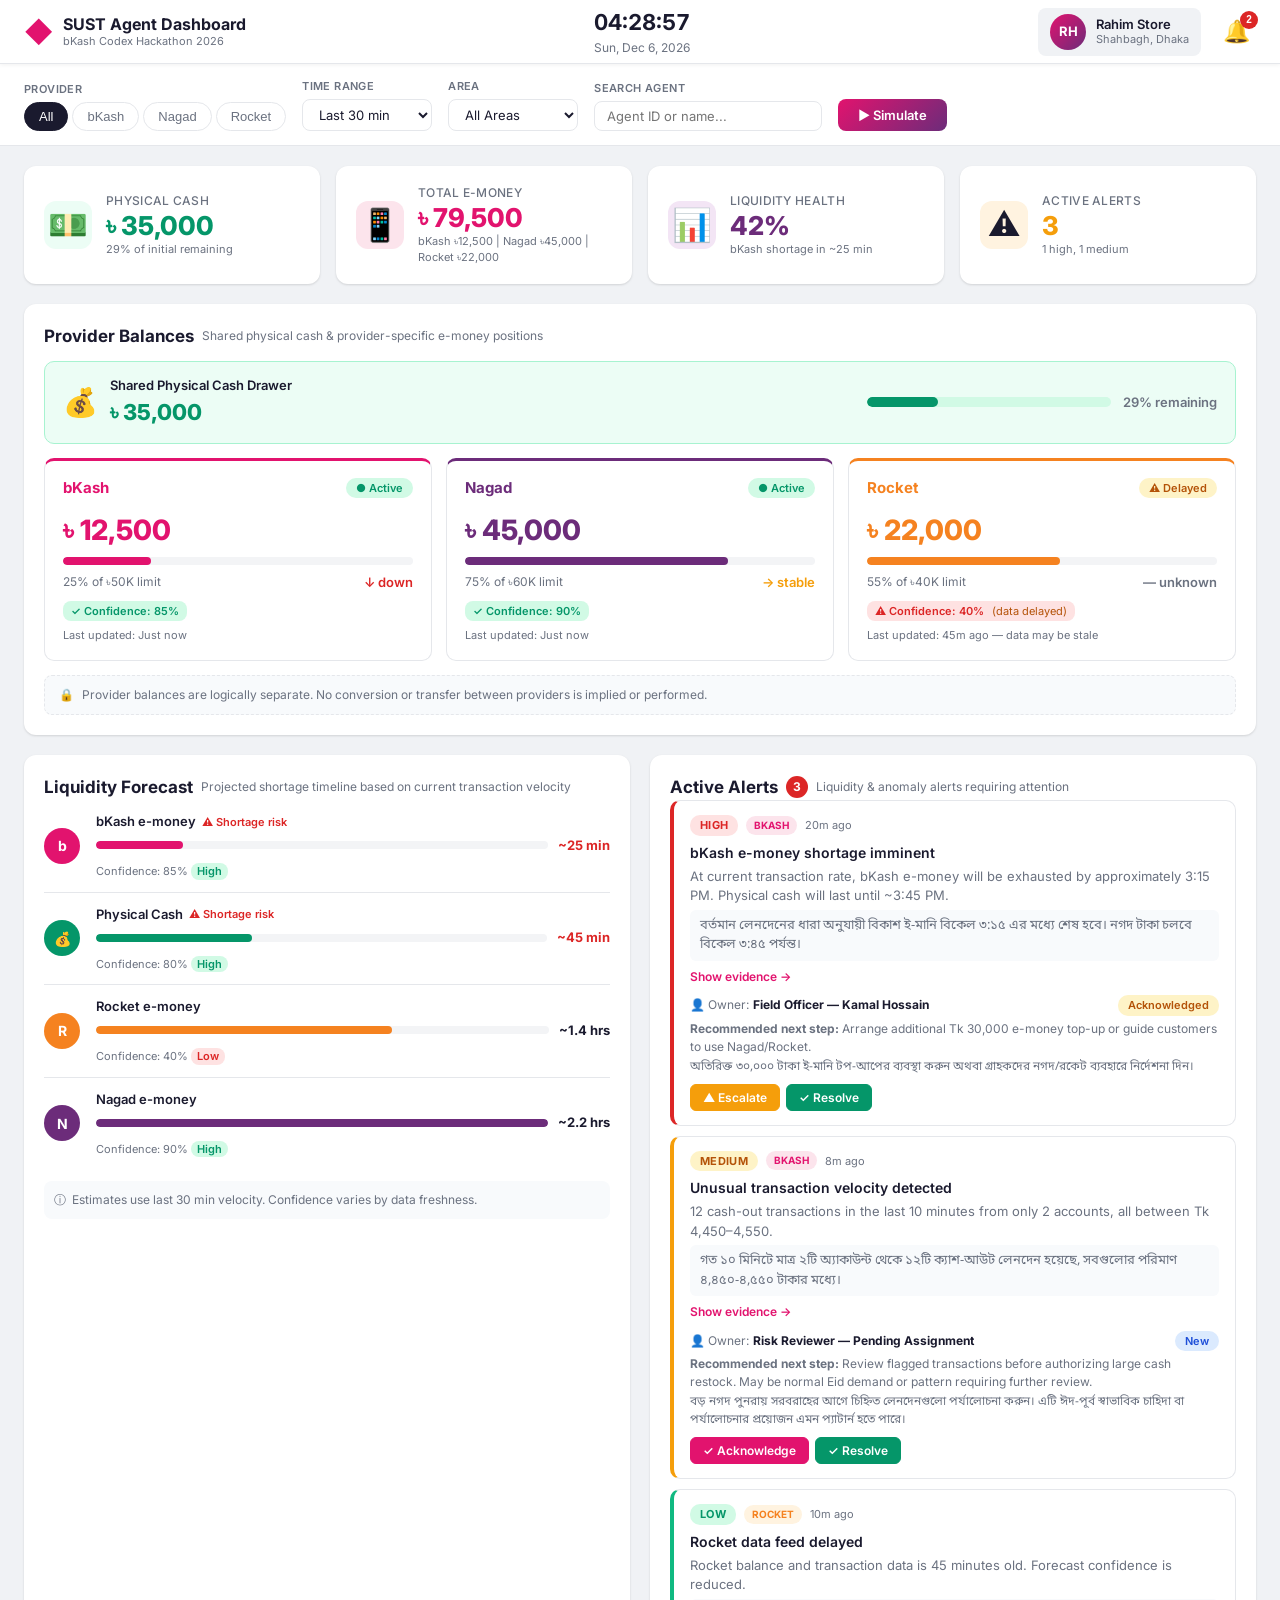
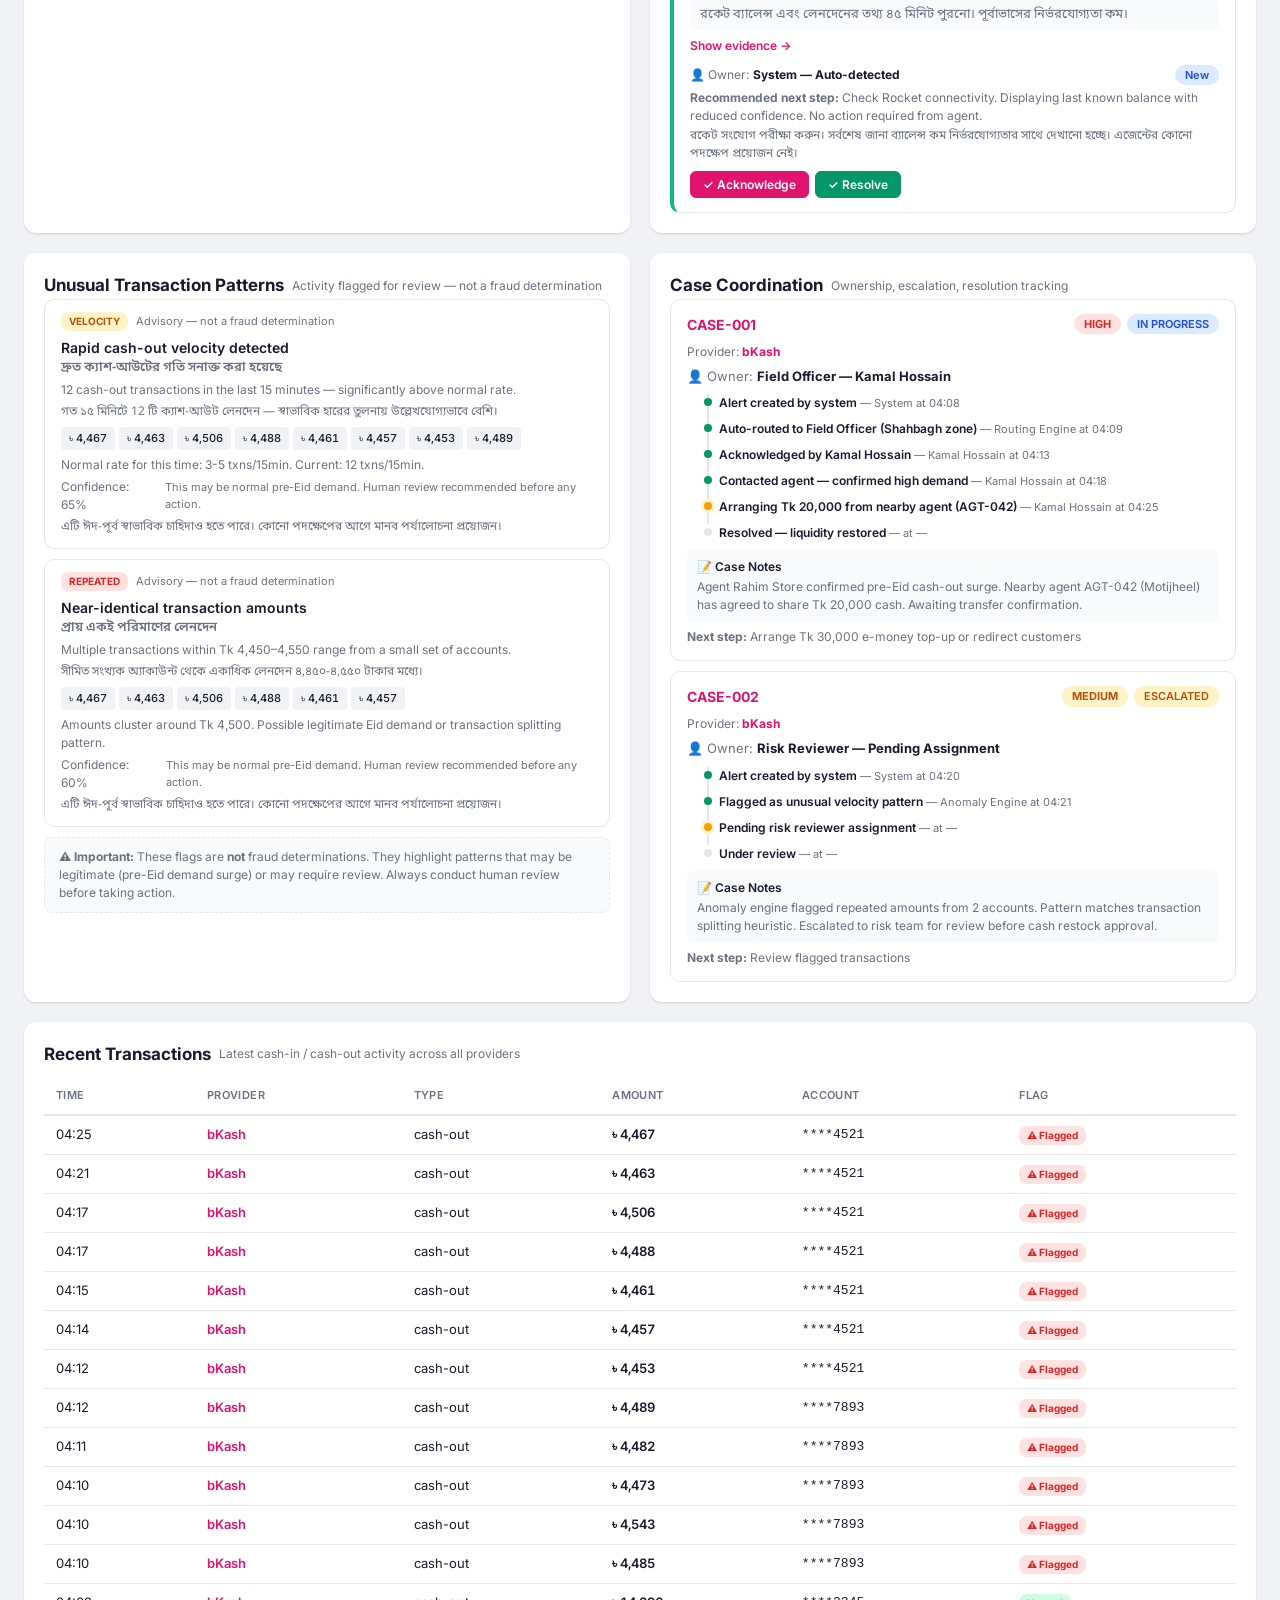
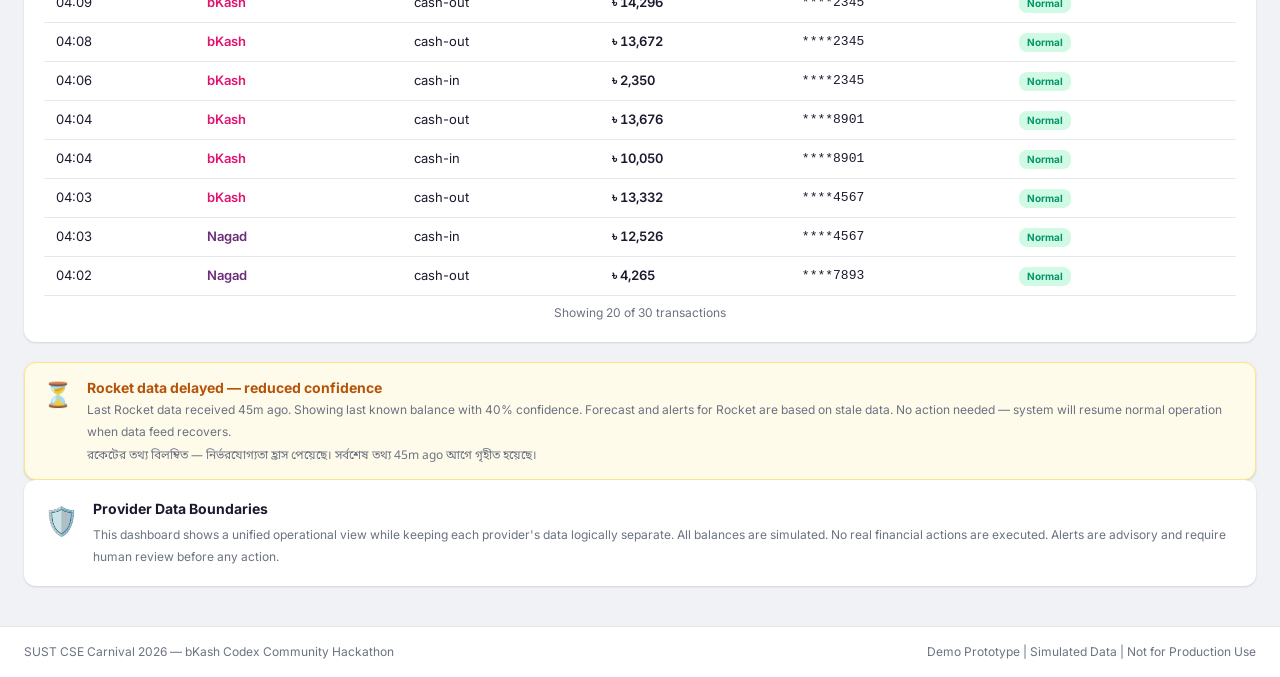
==== frontend/index.html @ 92afa309 "Initial Frontend Dashboard" ====
<!DOCTYPE html>
<html lang="en">
<head>
  <meta charset="UTF-8">
  <meta name="viewport" content="width=device-width, initial-scale=1.0">
  <title>SUST Agent Dashboard — Multi-Provider Liquidity & Operations</title>
  <link rel="preconnect" href="https://fonts.googleapis.com">
  <link href="https://fonts.googleapis.com/css2?family=Inter:wght@400;500;600;700;800&family=Noto+Sans+Bengali:wght@400;500;600;700&display=swap" rel="stylesheet">
  <link rel="stylesheet" href="style.css">
</head>
<body>

<div id="app">

  <!-- ===== HEADER ===== -->
  <header id="topHeader">
    <div class="header-left">
      <div class="logo-area">
        <span class="logo-icon">◆</span>
        <div>
          <span class="logo-title">SUST Agent Dashboard</span>
          <span class="logo-sub">bKash Codex Hackathon 2026</span>
        </div>
      </div>
    </div>
    <div class="header-center">
      <div class="header-clock" id="headerClock">--:--:--</div>
      <div class="header-date" id="headerDate">Loading...</div>
    </div>
    <div class="header-right">
      <div class="agent-badge">
        <span class="agent-avatar">RH</span>
        <div>
          <span class="agent-name">Rahim Store</span>
          <span class="agent-location">Shahbagh, Dhaka</span>
        </div>
      </div>
      <button class="notif-btn" id="notifBtn" title="Notifications">
        <span>🔔</span>
        <span class="notif-badge">2</span>
      </button>
    </div>
  </header>

  <!-- ===== FILTER BAR ===== -->
  <section id="filterBar">
    <div class="filter-group">
      <label>Provider</label>
      <div class="pill-group" id="providerFilter">
        <button class="pill active" data-provider="all">All</button>
        <button class="pill bkash" data-provider="bKash">bKash</button>
        <button class="pill nagad" data-provider="Nagad">Nagad</button>
        <button class="pill rocket" data-provider="Rocket">Rocket</button>
      </div>
    </div>
    <div class="filter-group">
      <label>Time Range</label>
      <select id="timeFilter">
        <option value="15m">Last 15 min</option>
        <option value="30m" selected>Last 30 min</option>
        <option value="1h">Last 1 hour</option>
        <option value="4h">Last 4 hours</option>
      </select>
    </div>
    <div class="filter-group">
      <label>Area</label>
      <select id="areaFilter">
        <option value="all">All Areas</option>
        <option value="Shahbagh">Shahbagh</option>
        <option value="Motijheel">Motijheel</option>
        <option value="Gulshan">Gulshan</option>
        <option value="Uttara">Uttara</option>
      </select>
    </div>
    <div class="filter-group">
      <label>Search Agent</label>
      <input type="text" id="agentSearch" placeholder="Agent ID or name..." />
    </div>
    <div class="filter-group filter-actions">
      <button class="btn-sim" id="simScenarioBtn" title="Run simulation scenario">▶ Simulate</button>
    </div>
  </section>

  <!-- ===== MAIN DASHBOARD ===== -->
  <main id="mainDashboard">

    <!-- KPI Row -->
    <section id="kpiRow">
      <div class="kpi-card cash">
        <div class="kpi-icon">💵</div>
        <div class="kpi-body">
          <span class="kpi-label">Physical Cash</span>
          <span class="kpi-value" id="kpiCash">৳ 0</span>
          <span class="kpi-sub" id="kpiCashSub">-- remaining</span>
        </div>
      </div>
      <div class="kpi-card emoney">
        <div class="kpi-icon">📱</div>
        <div class="kpi-body">
          <span class="kpi-label">Total e-Money</span>
          <span class="kpi-value" id="kpiEmoney">৳ 0</span>
          <span class="kpi-sub" id="kpiEmoneySub">across 3 providers</span>
        </div>
      </div>
      <div class="kpi-card liquidity">
        <div class="kpi-icon">📊</div>
        <div class="kpi-body">
          <span class="kpi-label">Liquidity Health</span>
          <span class="kpi-value" id="kpiHealth">--%</span>
          <span class="kpi-sub" id="kpiHealthSub">-- min until action</span>
        </div>
      </div>
      <div class="kpi-card alerts-kpi">
        <div class="kpi-icon">⚠️</div>
        <div class="kpi-body">
          <span class="kpi-label">Active Alerts</span>
          <span class="kpi-value" id="kpiAlerts">0</span>
          <span class="kpi-sub" id="kpiAlertsSub">0 high, 0 medium</span>
        </div>
      </div>
    </section>

    <!-- Provider Balances + Shared Cash -->
    <section id="balanceSection">
      <div class="section-header">
        <h2>Provider Balances</h2>
        <span class="section-sub">Shared physical cash &amp; provider-specific e-money positions</span>
      </div>

      <div class="shared-cash-card" id="sharedCashCard">
        <div class="shared-cash-left">
          <span class="shared-cash-icon">💰</span>
          <div>
            <span class="shared-cash-label">Shared Physical Cash Drawer</span>
            <span class="shared-cash-amount" id="sharedCashAmount">৳ 0</span>
          </div>
        </div>
        <div class="shared-cash-right">
          <div class="progress-bar-container">
            <div class="progress-bar" id="sharedCashBar"></div>
          </div>
          <span class="shared-cash-pct" id="sharedCashPct">0% remaining</span>
        </div>
      </div>

      <div class="provider-grid" id="providerGrid">
        <!-- rendered by JS -->
      </div>

      <div class="boundary-notice">
        <span>🔒</span>
        <span>Provider balances are logically separate. No conversion or transfer between providers is implied or performed.</span>
      </div>
    </section>

    <!-- Two-column: Forecast + Alerts -->
    <div class="two-col">
      <!-- Liquidity Forecast -->
      <section id="forecastSection">
        <div class="section-header">
          <h2>Liquidity Forecast</h2>
          <span class="section-sub">Projected shortage timeline based on current transaction velocity</span>
        </div>
        <div id="forecastTimeline">
          <!-- rendered by JS -->
        </div>
        <div class="forecast-note">
          <span>ⓘ</span>
          <span>Estimates use last 30 min velocity. Confidence varies by data freshness.</span>
        </div>
      </section>

      <!-- Alerts Panel -->
      <section id="alertsSection">
        <div class="section-header">
          <h2>Active Alerts <span class="badge-count" id="alertCount">0</span></h2>
          <span class="section-sub">Liquidity &amp; anomaly alerts requiring attention</span>
        </div>
        <div id="alertList">
          <!-- rendered by JS -->
        </div>
      </section>
    </div>

    <!-- Two-col: Unusual Activity + Case Coordination -->
    <div class="two-col">
      <!-- Unusual Activity -->
      <section id="anomalySection">
        <div class="section-header">
          <h2>Unusual Transaction Patterns</h2>
          <span class="section-sub">Activity flagged for review — not a fraud determination</span>
        </div>
        <div id="anomalyContent">
          <!-- rendered by JS -->
        </div>
      </section>

      <!-- Case Coordination -->
      <section id="caseSection">
        <div class="section-header">
          <h2>Case Coordination</h2>
          <span class="section-sub">Ownership, escalation, resolution tracking</span>
        </div>
        <div id="caseList">
          <!-- rendered by JS -->
        </div>
      </section>
    </div>

    <!-- Recent Transactions -->
    <section id="txnSection">
      <div class="section-header">
        <h2>Recent Transactions</h2>
        <span class="section-sub">Latest cash-in / cash-out activity across all providers</span>
      </div>
      <div id="txnTable">
        <!-- rendered by JS -->
      </div>
    </section>

    <!-- Data Quality Notice -->
    <section id="dataQualitySection">
      <div class="dq-card">
        <div class="dq-icon">🛡️</div>
        <div class="dq-body">
          <span class="dq-title">Provider Data Boundaries</span>
          <span class="dq-text">This dashboard shows a unified operational view while keeping each provider's data logically separate. All balances are simulated. No real financial actions are executed. Alerts are advisory and require human review before any action.</span>
        </div>
      </div>
    </section>

  </main>

  <!-- ===== FOOTER ===== -->
  <footer id="appFooter">
    <span>SUST CSE Carnival 2026 — bKash Codex Community Hackathon</span>
    <span>Demo Prototype | Simulated Data | Not for Production Use</span>
  </footer>
</div>

<!-- ===== MODAL ===== -->
<div id="modalOverlay" class="hidden">
  <div id="modalContent">
    <button id="modalClose" title="Close">✕</button>
    <div id="modalBody"></div>
  </div>
</div>

<script src="script.js"></script>
</body>
</html>
---- frontend/style.css ----
/* ===== RESET & BASE ===== */
*,*::before,*::after{box-sizing:border-box;margin:0;padding:0}
html{font-size:15px;scroll-behavior:smooth}
body{
  font-family:'Inter',system-ui,-apple-system,sans-serif;
  background:#f0f2f5;color:#1a1a2e;line-height:1.5;
  min-height:100vh;overflow-x:hidden
}
:root{
  --bkash:#E2136E;--bkash-bg:#fce4ec;
  --nagad:#6C2C7A;--nagad-bg:#f3e5f5;
  --rocket:#F58220;--rocket-bg:#fff3e0;
  --cash:#059669;--cash-bg:#ecfdf5;
  --high:#DC2626;--medium:#F59E0B;--low:#10B981;
  --bg:#f0f2f5;--card:#fff;--text:#1a1a2e;--text2:#6b7280;--border:#e5e7eb;
  --radius:12px;--shadow:0 1px 3px rgba(0,0,0,.08),0 1px 2px rgba(0,0,0,.06);
  --shadow-lg:0 10px 25px rgba(0,0,0,.12);
  --font-bn:'Noto Sans Bengali',system-ui,sans-serif;
  --header-h:64px
}

/* ===== HEADER ===== */
#topHeader{
  position:sticky;top:0;z-index:100;
  display:flex;align-items:center;justify-content:space-between;
  height:var(--header-h);padding:0 24px;
  background:#fff;border-bottom:1px solid var(--border);box-shadow:0 1px 4px rgba(0,0,0,.06)
}
.header-left{display:flex;align-items:center;gap:12px}
.logo-area{display:flex;align-items:center;gap:10px}
.logo-icon{font-size:28px;color:#E2136E;font-weight:800}
.logo-title{display:block;font-size:16px;font-weight:700;color:var(--text);line-height:1.2}
.logo-sub{display:block;font-size:11px;color:var(--text2);line-height:1.2}
.header-center{text-align:center}
.header-clock{font-size:22px;font-weight:700;color:var(--text);font-variant-numeric:tabular-nums}
.header-date{font-size:12px;color:var(--text2)}
.header-right{display:flex;align-items:center;gap:16px}
.agent-badge{display:flex;align-items:center;gap:10px;padding:6px 12px;background:var(--bg);border-radius:8px}
.agent-avatar{
  width:36px;height:36px;border-radius:50%;
  background:linear-gradient(135deg,#E2136E,#6C2C7A);
  color:#fff;display:flex;align-items:center;justify-content:center;
  font-weight:700;font-size:13px;flex-shrink:0
}
.agent-name{display:block;font-size:13px;font-weight:600;line-height:1.2}
.agent-location{display:block;font-size:11px;color:var(--text2);line-height:1.2}
.notif-btn{
  position:relative;background:none;border:none;font-size:22px;
  cursor:pointer;padding:6px;border-radius:8px;transition:background .2s
}
.notif-btn:hover{background:var(--bg)}
.notif-badge{
  position:absolute;top:-2px;right:-2px;width:18px;height:18px;
  background:var(--high);color:#fff;font-size:10px;font-weight:700;
  border-radius:50%;display:flex;align-items:center;justify-content:center
}

/* ===== FILTER BAR ===== */
#filterBar{
  display:flex;align-items:end;gap:16px;padding:14px 24px;
  background:#fff;border-bottom:1px solid var(--border);flex-wrap:wrap
}
.filter-group{display:flex;flex-direction:column;gap:4px}
.filter-group label{font-size:11px;font-weight:600;color:var(--text2);text-transform:uppercase;letter-spacing:.4px}
.pill-group{display:flex;gap:4px;flex-wrap:wrap}
.pill{
  padding:6px 14px;border-radius:20px;border:1px solid var(--border);
  background:#fff;font-size:13px;font-weight:500;cursor:pointer;
  transition:all .15s;color:var(--text2)
}
.pill:hover{border-color:#cbd5e1;color:var(--text)}
.pill.active{background:var(--text);color:#fff;border-color:var(--text)}
.pill.bkash.active{background:var(--bkash);border-color:var(--bkash)}
.pill.nagad.active{background:var(--nagad);border-color:var(--nagad)}
.pill.rocket.active{background:var(--rocket);border-color:var(--rocket)}
#filterBar select,#filterBar input{
  padding:6px 12px;border:1px solid var(--border);border-radius:8px;
  font-size:13px;background:#fff;color:var(--text);min-width:130px;
  font-family:inherit;outline:none;transition:border .15s
}
#filterBar select:focus,#filterBar input:focus{border-color:var(--bkash)}
.btn-sim{
  padding:8px 20px;border:none;border-radius:8px;
  background:linear-gradient(135deg,#E2136E,#6C2C7A);
  color:#fff;font-weight:600;font-size:13px;cursor:pointer;
  transition:opacity .15s;font-family:inherit
}
.btn-sim:hover{opacity:.9}

/* ===== MAIN ===== */
#mainDashboard{max-width:1440px;margin:0 auto;padding:20px 24px 40px;display:flex;flex-direction:column;gap:20px}

/* ===== SECTION HEADER ===== */
.section-header{display:flex;align-items:center;gap:8px;flex-wrap:wrap}
.section-header h2{font-size:17px;font-weight:700;display:flex;align-items:center;gap:8px}
.section-sub{font-size:12px;color:var(--text2);font-weight:400}
.badge-count{
  display:inline-flex;align-items:center;justify-content:center;
  min-width:22px;height:22px;padding:0 6px;border-radius:11px;
  background:var(--high);color:#fff;font-size:12px;font-weight:700
}

/* ===== KPI ROW ===== */
#kpiRow{display:grid;grid-template-columns:repeat(4,1fr);gap:16px}
.kpi-card{
  display:flex;align-items:center;gap:14px;padding:18px 20px;
  background:var(--card);border-radius:var(--radius);box-shadow:var(--shadow);
  transition:transform .15s,box-shadow .15s;cursor:default
}
.kpi-card:hover{transform:translateY(-2px);box-shadow:var(--shadow-lg)}
.kpi-icon{font-size:32px;width:48px;height:48px;display:flex;align-items:center;justify-content:center;border-radius:12px;flex-shrink:0}
.kpi-card.cash .kpi-icon{background:var(--cash-bg)}
.kpi-card.emoney .kpi-icon{background:var(--bkash-bg)}
.kpi-card.liquidity .kpi-icon{background:var(--nagad-bg)}
.kpi-card.alerts-kpi .kpi-icon{background:#fff3e0}
.kpi-body{display:flex;flex-direction:column}
.kpi-label{font-size:12px;font-weight:500;color:var(--text2);text-transform:uppercase;letter-spacing:.3px}
.kpi-value{font-size:26px;font-weight:800;line-height:1.2}
.kpi-card.cash .kpi-value{color:var(--cash)}
.kpi-card.emoney .kpi-value{color:var(--bkash)}
.kpi-card.liquidity .kpi-value{color:var(--nagad)}
.kpi-card.alerts-kpi .kpi-value{color:var(--medium)}
.kpi-sub{font-size:11px;color:var(--text2)}

/* ===== PROVIDER BALANCES ===== */
#balanceSection{background:var(--card);border-radius:var(--radius);box-shadow:var(--shadow);padding:20px}
.shared-cash-card{
  display:flex;align-items:center;justify-content:space-between;
  padding:14px 18px;background:var(--cash-bg);border-radius:10px;
  border:1px solid #a7f3d0;margin-top:12px;flex-wrap:wrap;gap:10px
}
.shared-cash-left{display:flex;align-items:center;gap:12px}
.shared-cash-icon{font-size:28px}
.shared-cash-label{display:block;font-size:13px;font-weight:600;color:var(--text)}
.shared-cash-amount{display:block;font-size:22px;font-weight:800;color:var(--cash)}
.shared-cash-right{display:flex;align-items:center;gap:12px;flex:1;max-width:350px}
.progress-bar-container{flex:1;height:10px;background:#d1fae5;border-radius:5px;overflow:hidden}
.progress-bar{height:100%;border-radius:5px;transition:width .5s ease}
.shared-cash-card .progress-bar{background:var(--cash)}
.shared-cash-pct{font-size:13px;font-weight:600;color:var(--text2);white-space:nowrap}

.provider-grid{display:grid;grid-template-columns:repeat(3,1fr);gap:14px;margin-top:14px}
.provider-card{
  padding:16px 18px;border-radius:10px;border:1px solid var(--border);
  transition:transform .15s,box-shadow .15s;position:relative
}
.provider-card:hover{transform:translateY(-2px);box-shadow:var(--shadow)}
.provider-card-top{display:flex;align-items:center;justify-content:space-between;margin-bottom:10px}
.provider-name{font-weight:700;font-size:15px}
.provider-status{
  padding:2px 10px;border-radius:10px;font-size:11px;font-weight:600
}
.provider-status.active{background:#d1fae5;color:var(--cash)}
.provider-status.delayed{background:#fef3c7;color:#b45309}
.provider-balance{font-size:28px;font-weight:800;margin-bottom:6px}
.provider-bar{margin-bottom:8px}
.provider-bar .progress-bar-container{height:8px;background:#f3f4f6}
.provider-bar .progress-bar{border-radius:4px}
.provider-meta{display:flex;justify-content:space-between;font-size:12px;color:var(--text2)}
.provider-trend{font-size:13px;font-weight:600}
.provider-trend.down{color:var(--high)}
.provider-trend.up{color:var(--cash)}
.provider-trend.stable{color:var(--medium)}
.provider-trend.unknown{color:var(--text2)}
.provider-confidence{
  display:inline-flex;align-items:center;gap:4px;padding:2px 8px;
  border-radius:8px;font-size:11px;font-weight:600;margin-top:8px
}
.provider-confidence.high{background:#d1fae5;color:var(--cash)}
.provider-confidence.medium{background:#fef3c7;color:#b45309}
.provider-confidence.low{background:#fee2e2;color:var(--high)}
.boundary-notice{
  display:flex;align-items:center;gap:8px;padding:10px 14px;
  background:#f8fafc;border-radius:8px;font-size:12px;color:var(--text2);margin-top:14px;border:1px dashed var(--border)
}

/* ===== TWO-COL LAYOUT ===== */
.two-col{display:grid;grid-template-columns:1fr 1fr;gap:20px}

/* ===== FORECAST ===== */
#forecastSection{background:var(--card);border-radius:var(--radius);box-shadow:var(--shadow);padding:20px}
.forecast-item{
  display:flex;align-items:center;gap:16px;padding:12px 0;
  border-bottom:1px solid var(--border)
}
.forecast-item:last-child{border-bottom:none}
.forecast-icon{width:36px;height:36px;border-radius:50%;display:flex;align-items:center;justify-content:center;font-weight:700;font-size:14px;flex-shrink:0;color:#fff}
.forecast-body{flex:1}
.forecast-label{font-size:13px;font-weight:600;display:flex;align-items:center;gap:6px}
.forecast-bar-wrap{display:flex;align-items:center;gap:10px;margin-top:4px}
.forecast-bar-outer{flex:1;height:8px;background:#f3f4f6;border-radius:4px;overflow:hidden}
.forecast-bar-inner{height:100%;border-radius:4px;transition:width .5s ease}
.forecast-time{font-size:13px;font-weight:700;white-space:nowrap}
.forecast-confidence{font-size:11px;color:var(--text2)}
.forecast-note{display:flex;align-items:center;gap:6px;padding:10px;background:#f8fafc;border-radius:8px;font-size:12px;color:var(--text2);margin-top:12px}

/* ===== ALERTS ===== */
#alertsSection{background:var(--card);border-radius:var(--radius);box-shadow:var(--shadow);padding:20px}
.alert-card{
  padding:14px 16px;border-radius:10px;border:1px solid var(--border);
  margin-bottom:10px;transition:transform .15s,box-shadow .15s;cursor:pointer
}
.alert-card:last-child{margin-bottom:0}
.alert-card:hover{transform:translateY(-1px);box-shadow:var(--shadow)}
.alert-card.high{border-left:4px solid var(--high)}
.alert-card.medium{border-left:4px solid var(--medium)}
.alert-card.low{border-left:4px solid var(--low)}
.alert-top{display:flex;align-items:center;gap:8px;margin-bottom:6px;flex-wrap:wrap}
.alert-severity{
  padding:2px 10px;border-radius:10px;font-size:11px;font-weight:700;
  text-transform:uppercase;letter-spacing:.3px
}
.alert-severity.high{background:#fee2e2;color:var(--high)}
.alert-severity.medium{background:#fef3c7;color:#b45309}
.alert-severity.low{background:#d1fae5;color:var(--cash)}
.alert-provider{border-radius:10px;font-size:10px;font-weight:700;padding:2px 8px;text-transform:uppercase}
.alert-title{font-size:14px;font-weight:600}
.alert-desc{font-size:13px;color:var(--text2);margin:4px 0}
.alert-desc-bn{font-family:var(--font-bn);font-size:13px;color:var(--text2);margin:4px 0;padding:6px 10px;background:#f8fafc;border-radius:6px}
.alert-evidence{
  padding:8px 10px;margin:6px 0;background:#f8fafc;border-radius:6px;
  font-size:12px;color:var(--text2);border-left:3px solid var(--medium);
  display:none
}
.alert-evidence.open{display:block}
.alert-evidence-toggle{
  background:none;border:none;font-size:12px;color:var(--bkash);
  cursor:pointer;font-weight:600;padding:2px 0;font-family:inherit
}
.alert-bottom{display:flex;align-items:center;justify-content:space-between;margin-top:8px;flex-wrap:wrap;gap:6px}
.alert-owner{font-size:12px;color:var(--text2);display:flex;align-items:center;gap:4px}
.alert-owner strong{color:var(--text)}
.alert-status{
  padding:2px 10px;border-radius:10px;font-size:11px;font-weight:600
}
.alert-status.new{background:#dbeafe;color:#1d4ed8}
.alert-status.acknowledged{background:#fef3c7;color:#b45309}
.alert-status.resolved{background:#d1fae5;color:var(--cash)}
.alert-actions{display:flex;gap:6px;margin-top:8px}
.alert-action-btn{
  padding:5px 12px;border-radius:6px;border:1px solid var(--border);
  background:#fff;font-size:12px;font-weight:600;cursor:pointer;
  font-family:inherit;transition:all .15s
}
.alert-action-btn:hover{background:var(--bg)}
.alert-action-btn.primary{background:var(--bkash);color:#fff;border-color:var(--bkash)}
.alert-action-btn.primary:hover{opacity:.9}
.alert-action-btn.escalate{background:var(--medium);color:#fff;border-color:var(--medium)}
.alert-action-btn.resolve{background:var(--cash);color:#fff;border-color:var(--cash)}

/* ===== ANOMALY ===== */
#anomalySection{background:var(--card);border-radius:var(--radius);box-shadow:var(--shadow);padding:20px}
.anomaly-card{
  padding:12px 16px;border:1px solid var(--border);border-radius:10px;margin-bottom:10px
}
.anomaly-card:last-child{margin-bottom:0}
.anomaly-header{display:flex;align-items:center;gap:8px;margin-bottom:6px}
.anomaly-badge{
  padding:2px 8px;border-radius:8px;font-size:10px;font-weight:700;
  text-transform:uppercase
}
.anomaly-badge.velocity{background:#fef3c7;color:#b45309}
.anomaly-badge.repeated{background:#fee2e2;color:var(--high)}
.anomaly-badge.timing{background:#dbeafe;color:#1d4ed8}
.anomaly-title{font-size:14px;font-weight:600}
.anomaly-detail{font-size:12px;color:var(--text2);margin:4px 0}
.anomaly-txns{display:flex;flex-wrap:wrap;gap:4px;margin:6px 0}
.anomaly-txn{
  padding:3px 8px;background:var(--bg);border-radius:4px;
  font-size:11px;font-weight:500;font-variant-numeric:tabular-nums
}
.anomaly-confidence{font-size:12px;color:var(--text2);display:flex;align-items:center;gap:4px;margin-top:4px}

/* ===== CASE ===== */
#caseSection{background:var(--card);border-radius:var(--radius);box-shadow:var(--shadow);padding:20px}
.case-card{
  padding:14px 16px;border:1px solid var(--border);border-radius:10px;margin-bottom:10px
}
.case-card:last-child{margin-bottom:0}
.case-top{display:flex;align-items:center;justify-content:space-between;margin-bottom:8px;flex-wrap:wrap;gap:6px}
.case-id{font-weight:700;font-size:14px;color:var(--bkash)}
.case-priority{
  padding:2px 10px;border-radius:10px;font-size:11px;font-weight:700
}
.case-priority.high{background:#fee2e2;color:var(--high)}
.case-priority.medium{background:#fef3c7;color:#b45309}
.case-status{
  padding:2px 10px;border-radius:10px;font-size:11px;font-weight:600
}
.case-status.in_progress{background:#dbeafe;color:#1d4ed8}
.case-status.escalated{background:#fef3c7;color:#b45309}
.case-status.resolved{background:#d1fae5;color:var(--cash)}
.case-owner{font-size:13px;color:var(--text2);margin-bottom:6px}
.case-owner strong{color:var(--text)}
.case-timeline{margin:8px 0;position:relative;padding-left:20px}
.case-tl-item{
  position:relative;padding:0 0 8px 10px;font-size:12px;color:var(--text2);
  border-left:2px solid var(--border)
}
.case-tl-item:last-child{border-left-color:transparent;padding-bottom:0}
.case-tl-item::before{
  content:'';position:absolute;left:-5px;top:4px;width:8px;height:8px;
  border-radius:50%;background:var(--border)
}
.case-tl-item.done::before{background:var(--cash)}
.case-tl-item.active::before{background:var(--medium);box-shadow:0 0 0 3px #fef3c7}
.case-tl-item .tl-action{font-weight:600;color:var(--text)}
.case-tl-item .tl-meta{font-size:11px;color:var(--text2)}
.case-notes{
  padding:8px 10px;background:#f8fafc;border-radius:6px;font-size:12px;color:var(--text2);margin-top:6px
}
.case-notes-label{font-weight:600;color:var(--text);display:block;margin-bottom:2px}

/* ===== TRANSACTIONS ===== */
#txnSection{background:var(--card);border-radius:var(--radius);box-shadow:var(--shadow);padding:20px}
#txnTable{overflow-x:auto;margin-top:10px}
#txnTable table{width:100%;border-collapse:collapse;font-size:13px}
#txnTable th{
  text-align:left;padding:10px 12px;font-size:11px;font-weight:600;
  color:var(--text2);text-transform:uppercase;letter-spacing:.4px;
  border-bottom:2px solid var(--border);white-space:nowrap
}
#txnTable td{padding:9px 12px;border-bottom:1px solid var(--border);white-space:nowrap}
#txnTable tr:hover td{background:var(--bg)}
.txn-provider{font-weight:600}
.txn-flag{
  display:inline-flex;align-items:center;gap:3px;padding:2px 8px;
  border-radius:8px;font-size:10px;font-weight:700
}
.txn-flag.flagged{background:#fee2e2;color:var(--high)}
.txn-flag.normal{background:#d1fae5;color:var(--cash)}
.txn-amount{font-weight:600;font-variant-numeric:tabular-nums}

/* ===== DATA QUALITY ===== */
#dataQualitySection .dq-card{
  display:flex;align-items:start;gap:14px;padding:18px 20px;
  background:var(--card);border-radius:var(--radius);box-shadow:var(--shadow)
}
.dq-icon{font-size:28px;flex-shrink:0;margin-top:2px}
.dq-title{display:block;font-size:14px;font-weight:700;margin-bottom:4px}
.dq-text{font-size:12px;color:var(--text2);line-height:1.6}

/* ===== FOOTER ===== */
#appFooter{
  padding:16px 24px;background:#fff;border-top:1px solid var(--border);
  display:flex;justify-content:space-between;font-size:12px;color:var(--text2);flex-wrap:wrap;gap:8px
}

/* ===== MODAL ===== */
#modalOverlay{
  position:fixed;inset:0;z-index:200;background:rgba(0,0,0,.5);
  display:flex;align-items:center;justify-content:center;
  padding:20px;animation:fadeIn .2s
}
#modalOverlay.hidden{display:none}
#modalContent{
  background:#fff;border-radius:var(--radius);box-shadow:var(--shadow-lg);
  max-width:640px;width:100%;max-height:90vh;overflow-y:auto;
  padding:24px;position:relative;animation:slideUp .25s
}
#modalClose{
  position:absolute;top:14px;right:14px;background:none;border:none;
  font-size:20px;cursor:pointer;color:var(--text2);padding:4px;
  line-height:1;border-radius:6px;transition:background .15s
}
#modalClose:hover{background:var(--bg)}
@keyframes fadeIn{from{opacity:0}to{opacity:1}}
@keyframes slideUp{from{transform:translateY(20px);opacity:0}to{transform:translateY(0);opacity:1}}

/* ===== RESPONSIVE ===== */
@media(max-width:1024px){
  #kpiRow{grid-template-columns:repeat(2,1fr)}
  .two-col{grid-template-columns:1fr}
  .provider-grid{grid-template-columns:1fr}
}
@media(max-width:768px){
  #topHeader{flex-direction:column;height:auto;padding:12px 16px;gap:8px}
  #filterBar{flex-direction:column;align-items:stretch;padding:12px 16px}
  #kpiRow{grid-template-columns:1fr}
  .header-center{display:none}
  #mainDashboard{padding:12px 16px}
}
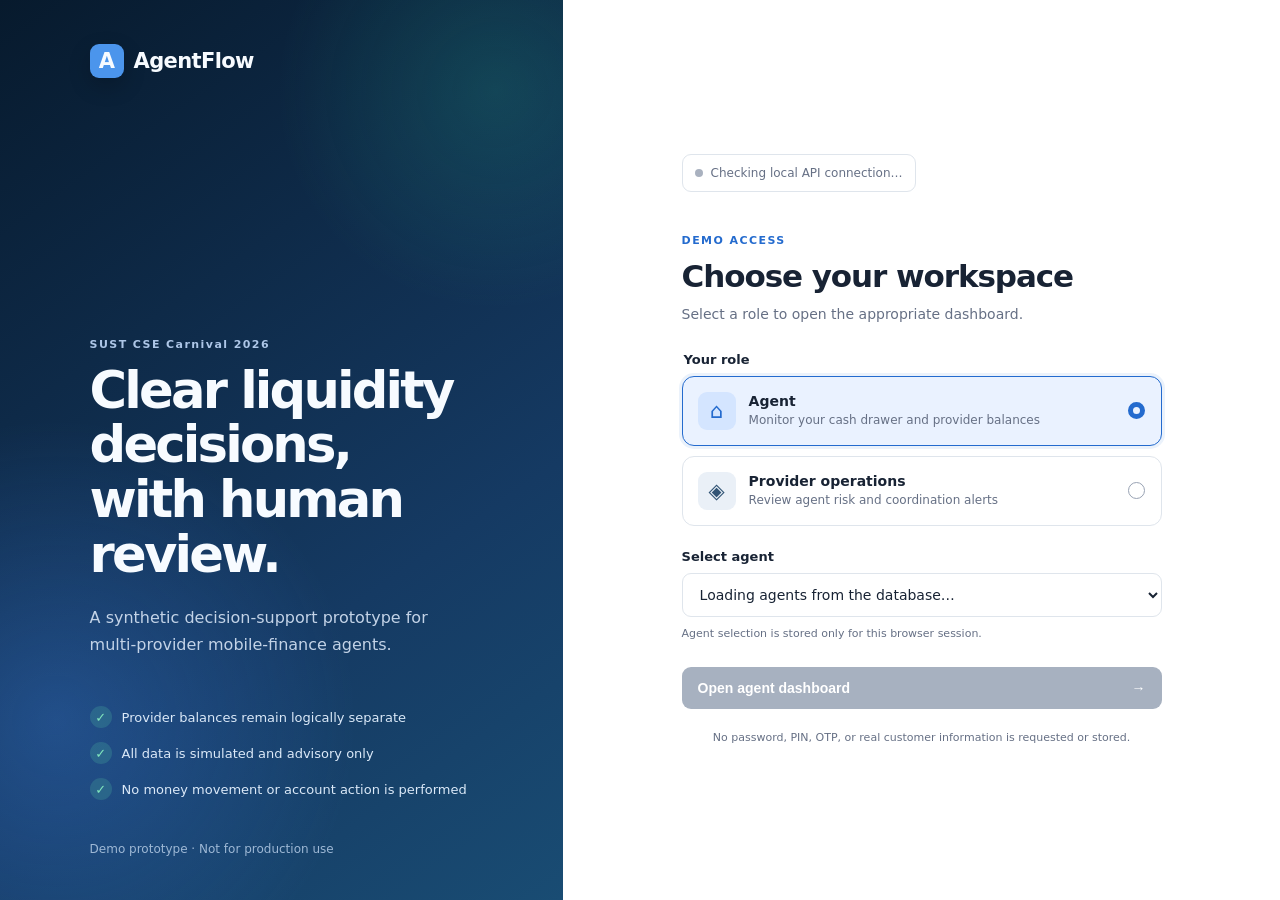
==== commit c14200b5: "frontend done" ====
--- a/frontend/index.html
+++ b/frontend/index.html
@@ -2,250 +2,11 @@
 <html lang="en">
 <head>
   <meta charset="UTF-8">
+  <meta http-equiv="refresh" content="0; url=login.html">
   <meta name="viewport" content="width=device-width, initial-scale=1.0">
-  <title>SUST Agent Dashboard — Multi-Provider Liquidity & Operations</title>
-  <link rel="preconnect" href="https://fonts.googleapis.com">
-  <link href="https://fonts.googleapis.com/css2?family=Inter:wght@400;500;600;700;800&family=Noto+Sans+Bengali:wght@400;500;600;700&display=swap" rel="stylesheet">
-  <link rel="stylesheet" href="style.css">
+  <title>AgentFlow</title>
 </head>
 <body>
-
-<div id="app">
-
-  <!-- ===== HEADER ===== -->
-  <header id="topHeader">
-    <div class="header-left">
-      <div class="logo-area">
-        <span class="logo-icon">◆</span>
-        <div>
-          <span class="logo-title">SUST Agent Dashboard</span>
-          <span class="logo-sub">bKash Codex Hackathon 2026</span>
-        </div>
-      </div>
-    </div>
-    <div class="header-center">
-      <div class="header-clock" id="headerClock">--:--:--</div>
-      <div class="header-date" id="headerDate">Loading...</div>
-    </div>
-    <div class="header-right">
-      <div class="agent-badge">
-        <span class="agent-avatar">RH</span>
-        <div>
-          <span class="agent-name">Rahim Store</span>
-          <span class="agent-location">Shahbagh, Dhaka</span>
-        </div>
-      </div>
-      <button class="notif-btn" id="notifBtn" title="Notifications">
-        <span>🔔</span>
-        <span class="notif-badge">2</span>
-      </button>
-    </div>
-  </header>
-
-  <!-- ===== FILTER BAR ===== -->
-  <section id="filterBar">
-    <div class="filter-group">
-      <label>Provider</label>
-      <div class="pill-group" id="providerFilter">
-        <button class="pill active" data-provider="all">All</button>
-        <button class="pill bkash" data-provider="bKash">bKash</button>
-        <button class="pill nagad" data-provider="Nagad">Nagad</button>
-        <button class="pill rocket" data-provider="Rocket">Rocket</button>
-      </div>
-    </div>
-    <div class="filter-group">
-      <label>Time Range</label>
-      <select id="timeFilter">
-        <option value="15m">Last 15 min</option>
-        <option value="30m" selected>Last 30 min</option>
-        <option value="1h">Last 1 hour</option>
-        <option value="4h">Last 4 hours</option>
-      </select>
-    </div>
-    <div class="filter-group">
-      <label>Area</label>
-      <select id="areaFilter">
-        <option value="all">All Areas</option>
-        <option value="Shahbagh">Shahbagh</option>
-        <option value="Motijheel">Motijheel</option>
-        <option value="Gulshan">Gulshan</option>
-        <option value="Uttara">Uttara</option>
-      </select>
-    </div>
-    <div class="filter-group">
-      <label>Search Agent</label>
-      <input type="text" id="agentSearch" placeholder="Agent ID or name..." />
-    </div>
-    <div class="filter-group filter-actions">
-      <button class="btn-sim" id="simScenarioBtn" title="Run simulation scenario">▶ Simulate</button>
-    </div>
-  </section>
-
-  <!-- ===== MAIN DASHBOARD ===== -->
-  <main id="mainDashboard">
-
-    <!-- KPI Row -->
-    <section id="kpiRow">
-      <div class="kpi-card cash">
-        <div class="kpi-icon">💵</div>
-        <div class="kpi-body">
-          <span class="kpi-label">Physical Cash</span>
-          <span class="kpi-value" id="kpiCash">৳ 0</span>
-          <span class="kpi-sub" id="kpiCashSub">-- remaining</span>
-        </div>
-      </div>
-      <div class="kpi-card emoney">
-        <div class="kpi-icon">📱</div>
-        <div class="kpi-body">
-          <span class="kpi-label">Total e-Money</span>
-          <span class="kpi-value" id="kpiEmoney">৳ 0</span>
-          <span class="kpi-sub" id="kpiEmoneySub">across 3 providers</span>
-        </div>
-      </div>
-      <div class="kpi-card liquidity">
-        <div class="kpi-icon">📊</div>
-        <div class="kpi-body">
-          <span class="kpi-label">Liquidity Health</span>
-          <span class="kpi-value" id="kpiHealth">--%</span>
-          <span class="kpi-sub" id="kpiHealthSub">-- min until action</span>
-        </div>
-      </div>
-      <div class="kpi-card alerts-kpi">
-        <div class="kpi-icon">⚠️</div>
-        <div class="kpi-body">
-          <span class="kpi-label">Active Alerts</span>
-          <span class="kpi-value" id="kpiAlerts">0</span>
-          <span class="kpi-sub" id="kpiAlertsSub">0 high, 0 medium</span>
-        </div>
-      </div>
-    </section>
-
-    <!-- Provider Balances + Shared Cash -->
-    <section id="balanceSection">
-      <div class="section-header">
-        <h2>Provider Balances</h2>
-        <span class="section-sub">Shared physical cash &amp; provider-specific e-money positions</span>
-      </div>
-
-      <div class="shared-cash-card" id="sharedCashCard">
-        <div class="shared-cash-left">
-          <span class="shared-cash-icon">💰</span>
-          <div>
-            <span class="shared-cash-label">Shared Physical Cash Drawer</span>
-            <span class="shared-cash-amount" id="sharedCashAmount">৳ 0</span>
-          </div>
-        </div>
-        <div class="shared-cash-right">
-          <div class="progress-bar-container">
-            <div class="progress-bar" id="sharedCashBar"></div>
-          </div>
-          <span class="shared-cash-pct" id="sharedCashPct">0% remaining</span>
-        </div>
-      </div>
-
-      <div class="provider-grid" id="providerGrid">
-        <!-- rendered by JS -->
-      </div>
-
-      <div class="boundary-notice">
-        <span>🔒</span>
-        <span>Provider balances are logically separate. No conversion or transfer between providers is implied or performed.</span>
-      </div>
-    </section>
-
-    <!-- Two-column: Forecast + Alerts -->
-    <div class="two-col">
-      <!-- Liquidity Forecast -->
-      <section id="forecastSection">
-        <div class="section-header">
-          <h2>Liquidity Forecast</h2>
-          <span class="section-sub">Projected shortage timeline based on current transaction velocity</span>
-        </div>
-        <div id="forecastTimeline">
-          <!-- rendered by JS -->
-        </div>
-        <div class="forecast-note">
-          <span>ⓘ</span>
-          <span>Estimates use last 30 min velocity. Confidence varies by data freshness.</span>
-        </div>
-      </section>
-
-      <!-- Alerts Panel -->
-      <section id="alertsSection">
-        <div class="section-header">
-          <h2>Active Alerts <span class="badge-count" id="alertCount">0</span></h2>
-          <span class="section-sub">Liquidity &amp; anomaly alerts requiring attention</span>
-        </div>
-        <div id="alertList">
-          <!-- rendered by JS -->
-        </div>
-      </section>
-    </div>
-
-    <!-- Two-col: Unusual Activity + Case Coordination -->
-    <div class="two-col">
-      <!-- Unusual Activity -->
-      <section id="anomalySection">
-        <div class="section-header">
-          <h2>Unusual Transaction Patterns</h2>
-          <span class="section-sub">Activity flagged for review — not a fraud determination</span>
-        </div>
-        <div id="anomalyContent">
-          <!-- rendered by JS -->
-        </div>
-      </section>
-
-      <!-- Case Coordination -->
-      <section id="caseSection">
-        <div class="section-header">
-          <h2>Case Coordination</h2>
-          <span class="section-sub">Ownership, escalation, resolution tracking</span>
-        </div>
-        <div id="caseList">
-          <!-- rendered by JS -->
-        </div>
-      </section>
-    </div>
-
-    <!-- Recent Transactions -->
-    <section id="txnSection">
-      <div class="section-header">
-        <h2>Recent Transactions</h2>
-        <span class="section-sub">Latest cash-in / cash-out activity across all providers</span>
-      </div>
-      <div id="txnTable">
-        <!-- rendered by JS -->
-      </div>
-    </section>
-
-    <!-- Data Quality Notice -->
-    <section id="dataQualitySection">
-      <div class="dq-card">
-        <div class="dq-icon">🛡️</div>
-        <div class="dq-body">
-          <span class="dq-title">Provider Data Boundaries</span>
-          <span class="dq-text">This dashboard shows a unified operational view while keeping each provider's data logically separate. All balances are simulated. No real financial actions are executed. Alerts are advisory and require human review before any action.</span>
-        </div>
-      </div>
-    </section>
-
-  </main>
-
-  <!-- ===== FOOTER ===== -->
-  <footer id="appFooter">
-    <span>SUST CSE Carnival 2026 — bKash Codex Community Hackathon</span>
-    <span>Demo Prototype | Simulated Data | Not for Production Use</span>
-  </footer>
-</div>
-
-<!-- ===== MODAL ===== -->
-<div id="modalOverlay" class="hidden">
-  <div id="modalContent">
-    <button id="modalClose" title="Close">✕</button>
-    <div id="modalBody"></div>
-  </div>
-</div>
-
-<script src="script.js"></script>
+  <p>Opening <a href="login.html">AgentFlow login</a>…</p>
 </body>
 </html>
